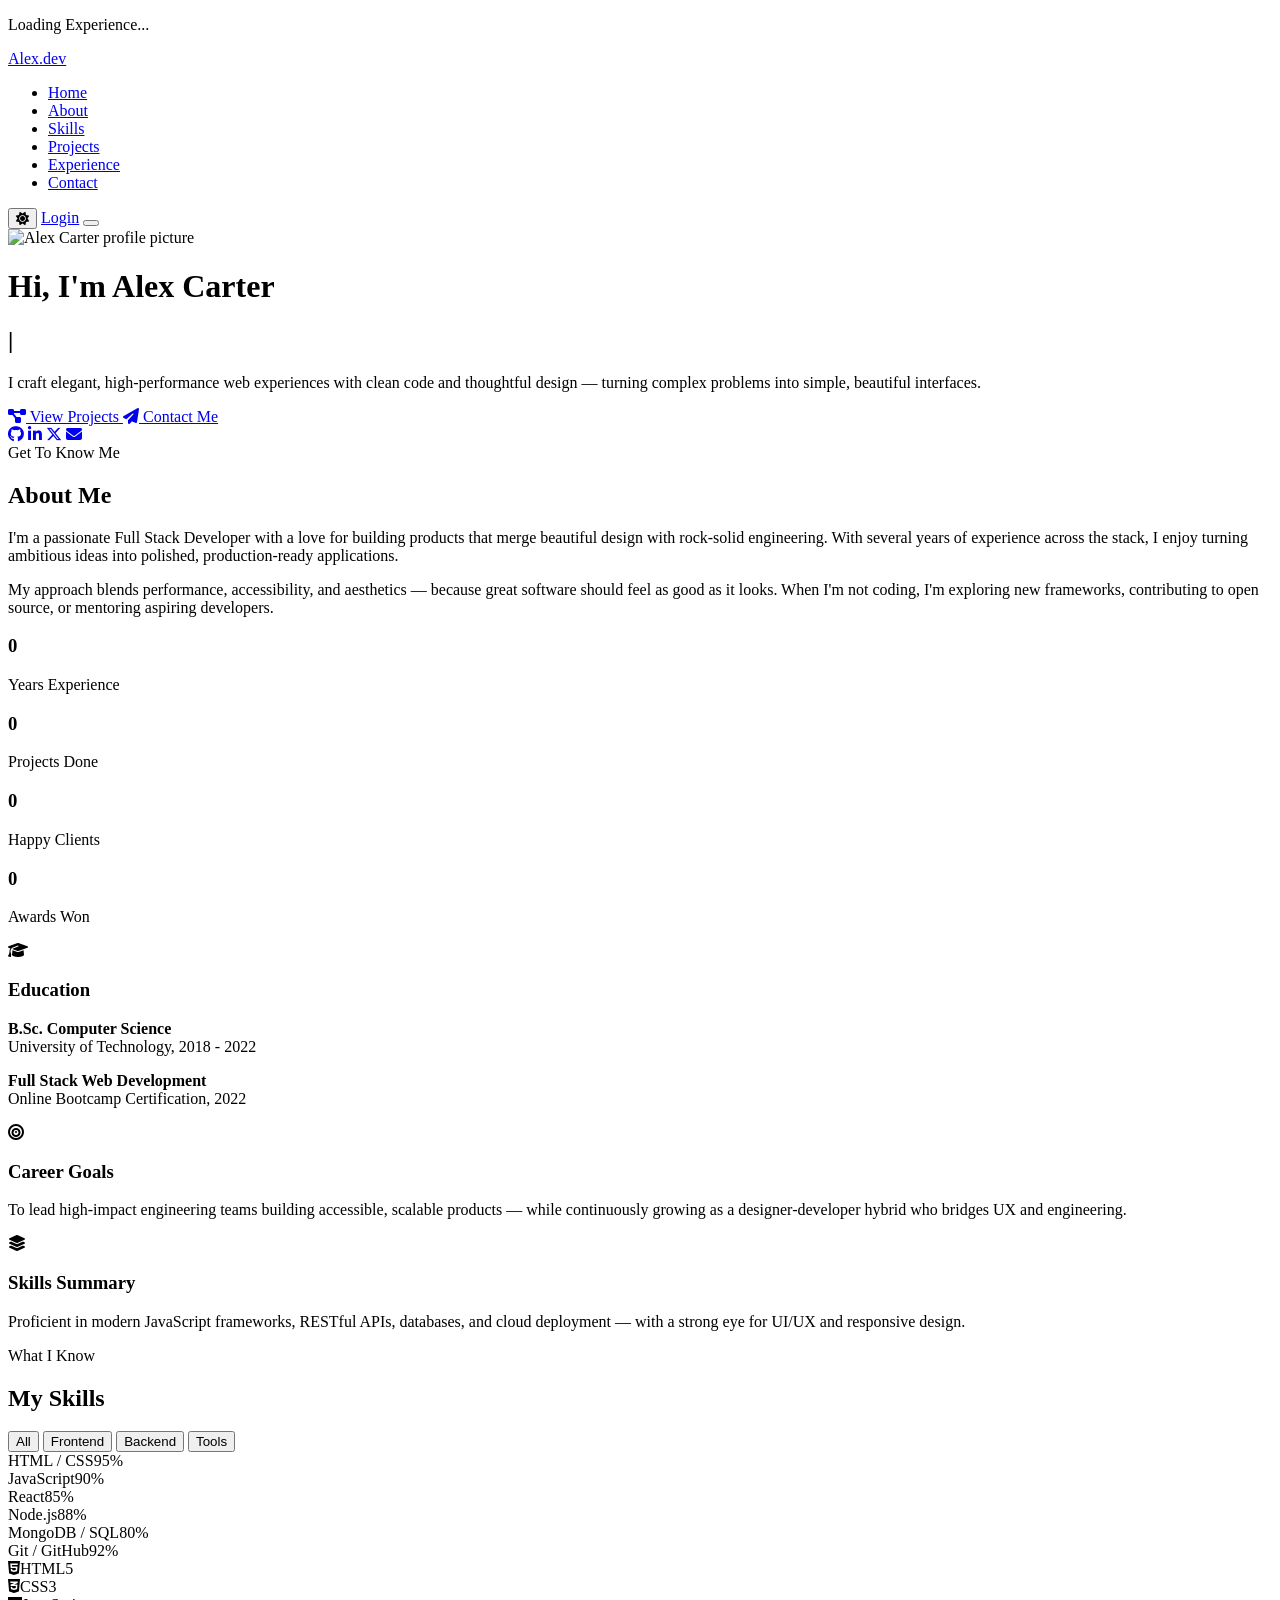
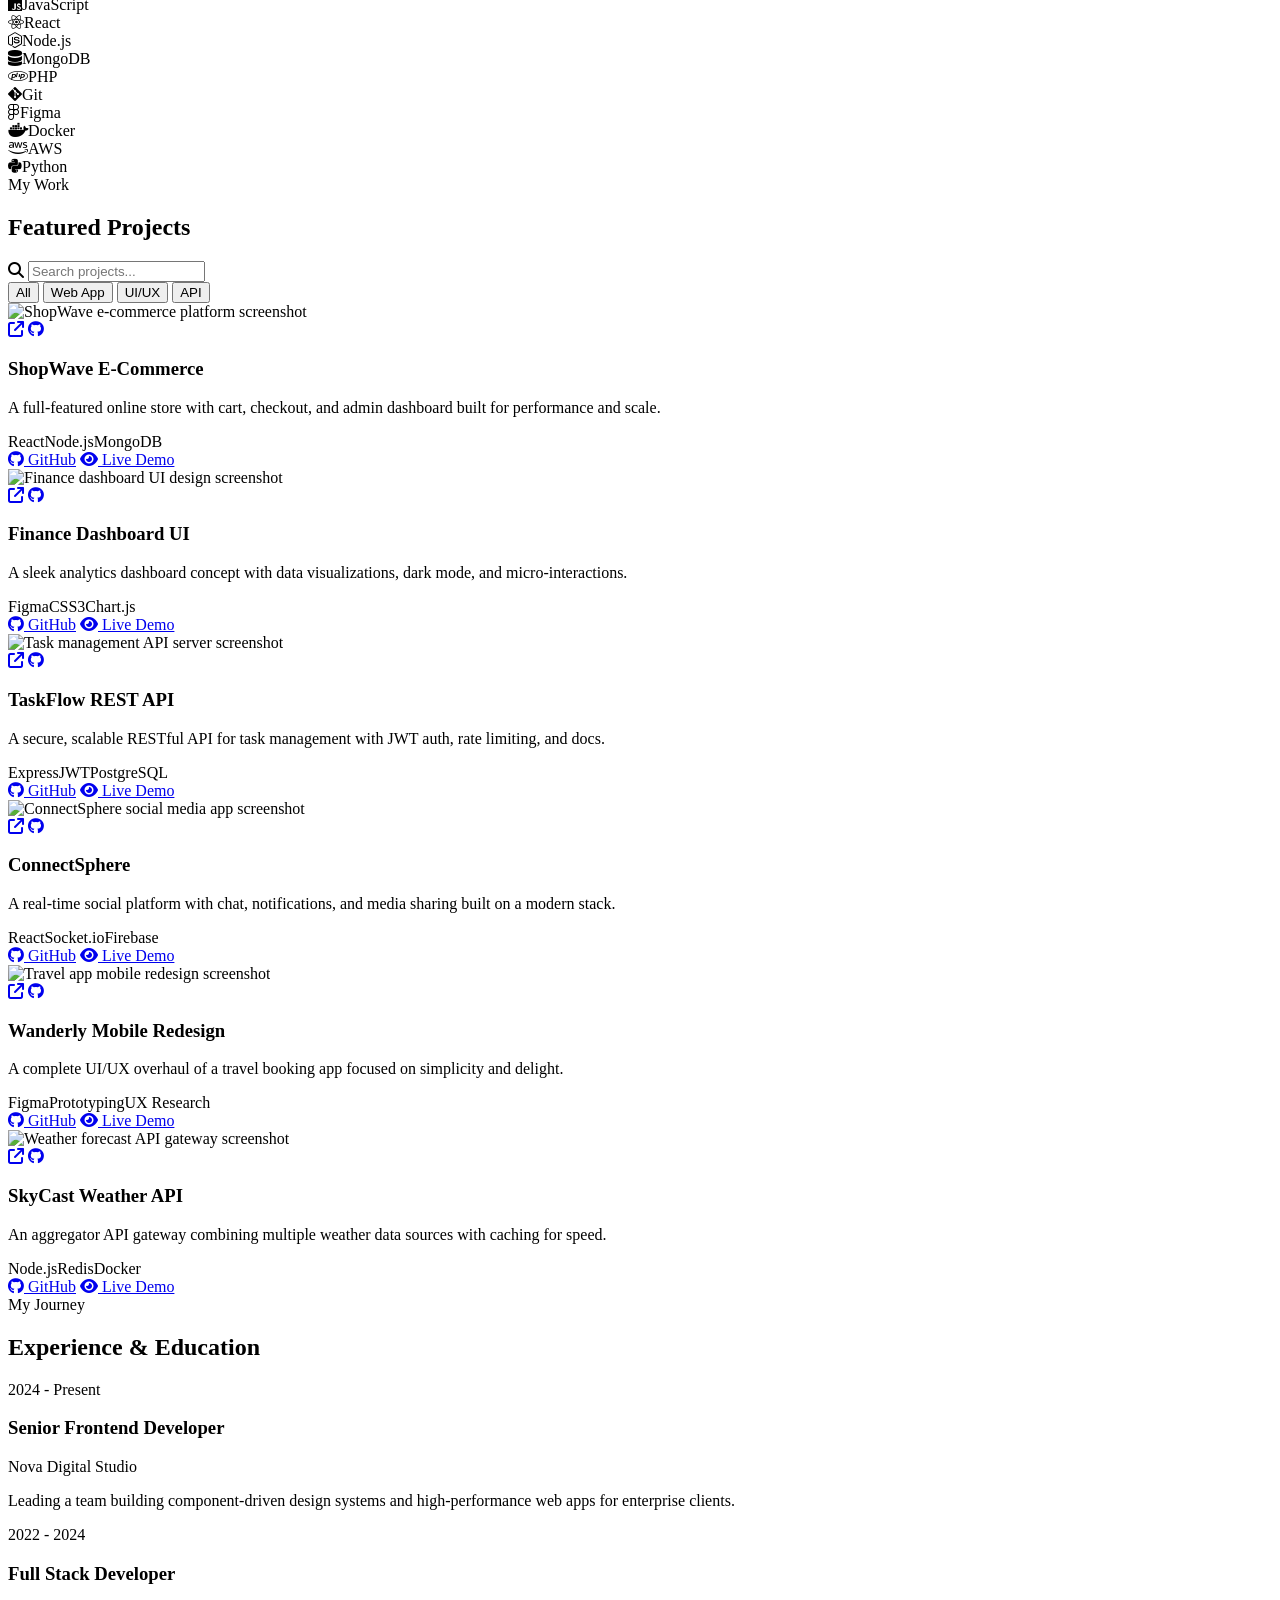
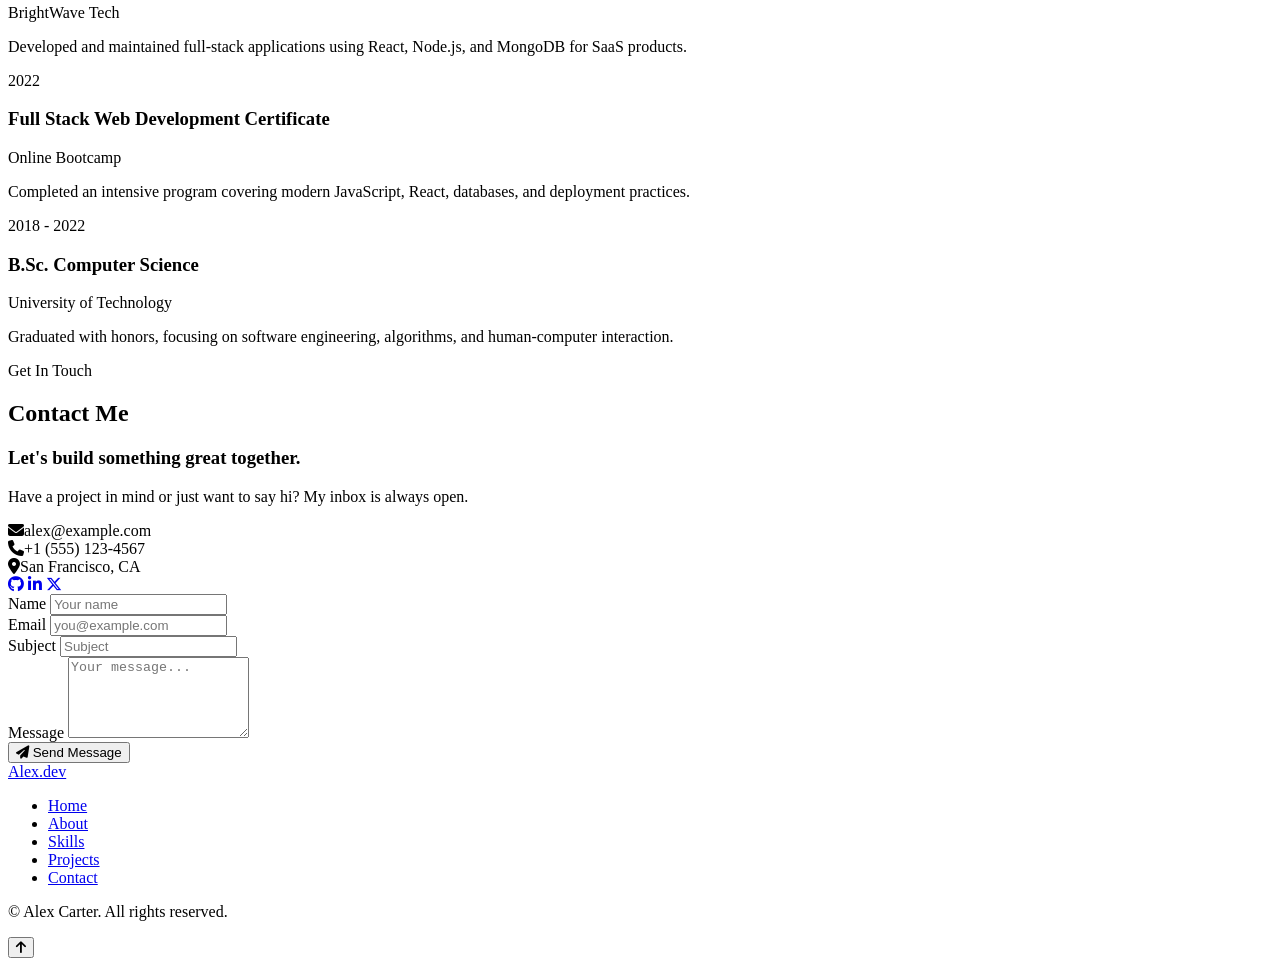
==== Personal Portfolio/index.html @ 000387f2 "Add files via upload" ====
<!DOCTYPE html>
<html lang="en">
<head>
<meta charset="UTF-8">
<meta name="viewport" content="width=device-width, initial-scale=1.0">
<title>Alex Carter | Full Stack Developer Portfolio</title>
<meta name="description" content="Personal portfolio of Alex Carter, a Full Stack Developer specializing in modern web applications.">
<link rel="preconnect" href="https://fonts.googleapis.com">
<link href="https://fonts.googleapis.com/css2?family=Poppins:wght@300;400;500;600;700;800&family=Space+Grotesk:wght@400;500;600;700&display=swap" rel="stylesheet">
<link rel="stylesheet" href="https://cdnjs.cloudflare.com/ajax/libs/font-awesome/6.5.1/css/all.min.css">
<link rel="stylesheet" href="css/style.css">
</head>
<body>

<!-- Loading Screen -->
<div class="loader" id="loader">
  <div class="loader-circle"></div>
  <p class="loader-text">Loading Experience...</p>
</div>

<!-- Toast Notification -->
<div class="toast" id="toast"></div>

<!-- Navbar -->
<nav class="navbar" id="navbar">
  <div class="nav-container">
    <a href="#home" class="logo">Alex<span>.dev</span></a>
    <ul class="nav-links" id="navLinks">
      <li><a href="#home" class="nav-link active">Home</a></li>
      <li><a href="#about" class="nav-link">About</a></li>
      <li><a href="#skills" class="nav-link">Skills</a></li>
      <li><a href="#projects" class="nav-link">Projects</a></li>
      <li><a href="#timeline" class="nav-link">Experience</a></li>
      <li><a href="#contact" class="nav-link">Contact</a></li>
    </ul>
    <div class="nav-actions">
      <button class="theme-toggle" id="themeToggle" aria-label="Toggle theme">
        <i class="fa-solid fa-sun"></i>
      </button>
      <a href="login.html" class="btn btn-small btn-outline" id="authBtn">Login</a>
      <button class="hamburger" id="hamburger" aria-label="Toggle menu">
        <span></span><span></span><span></span>
      </button>
    </div>
  </div>
</nav>

<!-- Hero Section -->
<header class="hero" id="home">
  <div class="hero-bg">
    <div class="gradient-orb orb1"></div>
    <div class="gradient-orb orb2"></div>
    <div class="gradient-orb orb3"></div>
  </div>
  <div class="container hero-content">
    <div class="hero-image fade-in">
      <div class="hero-img-wrapper">
        <img src="https://api.dicebear.com/7.x/avataaars/svg?seed=Alex&backgroundColor=transparent" alt="Alex Carter profile picture">
        <div class="status-dot"></div>
      </div>
    </div>
    <h1 class="hero-name fade-in">Hi, I'm <span class="gradient-text">Alex Carter</span></h1>
    <h2 class="hero-title fade-in">
      <span id="typed-text"></span><span class="cursor">|</span>
    </h2>
    <p class="hero-desc fade-in">
      I craft elegant, high-performance web experiences with clean code and
      thoughtful design — turning complex problems into simple, beautiful interfaces.
    </p>
    <div class="hero-buttons fade-in">
      <a href="#projects" class="btn btn-primary">
        <i class="fa-solid fa-diagram-project"></i> View Projects
      </a>
      <a href="#contact" class="btn btn-outline">
        <i class="fa-solid fa-paper-plane"></i> Contact Me
      </a>
    </div>
    <div class="hero-socials fade-in">
      <a href="https://github.com" target="_blank" rel="noopener" aria-label="GitHub"><i class="fa-brands fa-github"></i></a>
      <a href="https://linkedin.com" target="_blank" rel="noopener" aria-label="LinkedIn"><i class="fa-brands fa-linkedin-in"></i></a>
      <a href="https://twitter.com" target="_blank" rel="noopener" aria-label="Twitter"><i class="fa-brands fa-x-twitter"></i></a>
      <a href="mailto:alex@example.com" aria-label="Email"><i class="fa-solid fa-envelope"></i></a>
    </div>
  </div>
  <div class="scroll-indicator">
    <span></span>
  </div>
</header>

<!-- About Section -->
<section class="section about" id="about">
  <div class="container">
    <div class="section-header reveal">
      <span class="section-tag">Get To Know Me</span>
      <h2 class="section-title">About <span class="gradient-text">Me</span></h2>
    </div>
    <div class="about-grid">
      <div class="about-text reveal">
        <p>
          I'm a passionate Full Stack Developer with a love for building products that
          merge beautiful design with rock-solid engineering. With several years of
          experience across the stack, I enjoy turning ambitious ideas into polished,
          production-ready applications.
        </p>
        <p>
          My approach blends performance, accessibility, and aesthetics — because
          great software should feel as good as it looks. When I'm not coding, I'm
          exploring new frameworks, contributing to open source, or mentoring
          aspiring developers.
        </p>
        <div class="about-counters">
          <div class="counter-item">
            <h3 class="counter" data-target="4">0</h3>
            <p>Years Experience</p>
          </div>
          <div class="counter-item">
            <h3 class="counter" data-target="48">0</h3>
            <p>Projects Done</p>
          </div>
          <div class="counter-item">
            <h3 class="counter" data-target="30">0</h3>
            <p>Happy Clients</p>
          </div>
          <div class="counter-item">
            <h3 class="counter" data-target="12">0</h3>
            <p>Awards Won</p>
          </div>
        </div>
      </div>
      <div class="about-cards reveal">
        <div class="glass-card info-card">
          <i class="fa-solid fa-graduation-cap"></i>
          <h3>Education</h3>
          <p><strong>B.Sc. Computer Science</strong><br>University of Technology, 2018 - 2022</p>
          <p><strong>Full Stack Web Development</strong><br>Online Bootcamp Certification, 2022</p>
        </div>
        <div class="glass-card info-card">
          <i class="fa-solid fa-bullseye"></i>
          <h3>Career Goals</h3>
          <p>To lead high-impact engineering teams building accessible, scalable
          products — while continuously growing as a designer-developer hybrid who
          bridges UX and engineering.</p>
        </div>
        <div class="glass-card info-card">
          <i class="fa-solid fa-layer-group"></i>
          <h3>Skills Summary</h3>
          <p>Proficient in modern JavaScript frameworks, RESTful APIs, databases,
          and cloud deployment — with a strong eye for UI/UX and responsive
          design.</p>
        </div>
      </div>
    </div>
  </div>
</section>

<!-- Skills Section -->
<section class="section skills" id="skills">
  <div class="container">
    <div class="section-header reveal">
      <span class="section-tag">What I Know</span>
      <h2 class="section-title">My <span class="gradient-text">Skills</span></h2>
    </div>

    <div class="skills-filter reveal">
      <button class="filter-btn active" data-filter="all">All</button>
      <button class="filter-btn" data-filter="frontend">Frontend</button>
      <button class="filter-btn" data-filter="backend">Backend</button>
      <button class="filter-btn" data-filter="tools">Tools</button>
    </div>

    <div class="progress-section reveal">
      <div class="progress-item" data-category="frontend">
        <div class="progress-label"><span>HTML / CSS</span><span>95%</span></div>
        <div class="progress-bar"><div class="progress-fill" data-width="95"></div></div>
      </div>
      <div class="progress-item" data-category="frontend">
        <div class="progress-label"><span>JavaScript</span><span>90%</span></div>
        <div class="progress-bar"><div class="progress-fill" data-width="90"></div></div>
      </div>
      <div class="progress-item" data-category="frontend">
        <div class="progress-label"><span>React</span><span>85%</span></div>
        <div class="progress-bar"><div class="progress-fill" data-width="85"></div></div>
      </div>
      <div class="progress-item" data-category="backend">
        <div class="progress-label"><span>Node.js</span><span>88%</span></div>
        <div class="progress-bar"><div class="progress-fill" data-width="88"></div></div>
      </div>
      <div class="progress-item" data-category="backend">
        <div class="progress-label"><span>MongoDB / SQL</span><span>80%</span></div>
        <div class="progress-bar"><div class="progress-fill" data-width="80"></div></div>
      </div>
      <div class="progress-item" data-category="tools">
        <div class="progress-label"><span>Git / GitHub</span><span>92%</span></div>
        <div class="progress-bar"><div class="progress-fill" data-width="92"></div></div>
      </div>
    </div>

    <div class="tech-grid reveal">
      <div class="tech-card" data-category="frontend"><i class="fa-brands fa-html5"></i><span>HTML5</span></div>
      <div class="tech-card" data-category="frontend"><i class="fa-brands fa-css3-alt"></i><span>CSS3</span></div>
      <div class="tech-card" data-category="frontend"><i class="fa-brands fa-js"></i><span>JavaScript</span></div>
      <div class="tech-card" data-category="frontend"><i class="fa-brands fa-react"></i><span>React</span></div>
      <div class="tech-card" data-category="backend"><i class="fa-brands fa-node-js"></i><span>Node.js</span></div>
      <div class="tech-card" data-category="backend"><i class="fa-solid fa-database"></i><span>MongoDB</span></div>
      <div class="tech-card" data-category="backend"><i class="fa-brands fa-php"></i><span>PHP</span></div>
      <div class="tech-card" data-category="tools"><i class="fa-brands fa-git-alt"></i><span>Git</span></div>
      <div class="tech-card" data-category="tools"><i class="fa-brands fa-figma"></i><span>Figma</span></div>
      <div class="tech-card" data-category="tools"><i class="fa-brands fa-docker"></i><span>Docker</span></div>
      <div class="tech-card" data-category="tools"><i class="fa-brands fa-aws"></i><span>AWS</span></div>
      <div class="tech-card" data-category="backend"><i class="fa-brands fa-python"></i><span>Python</span></div>
    </div>
  </div>
</section>

<!-- Projects Section -->
<section class="section projects" id="projects">
  <div class="container">
    <div class="section-header reveal">
      <span class="section-tag">My Work</span>
      <h2 class="section-title">Featured <span class="gradient-text">Projects</span></h2>
    </div>

    <div class="projects-controls reveal">
      <div class="search-box">
        <i class="fa-solid fa-magnifying-glass"></i>
        <input type="text" id="projectSearch" placeholder="Search projects...">
      </div>
      <div class="projects-filter">
        <button class="filter-btn active" data-pfilter="all">All</button>
        <button class="filter-btn" data-pfilter="web">Web App</button>
        <button class="filter-btn" data-pfilter="ui">UI/UX</button>
        <button class="filter-btn" data-pfilter="api">API</button>
      </div>
    </div>

    <div class="projects-grid reveal" id="projectsGrid">

      <div class="project-card" data-category="web" data-title="ecommerce platform shopwave">
        <div class="project-img">
          <img src="https://images.unsplash.com/photo-1556742049-0cfed4f6a45d?w=600&h=400&fit=crop" alt="ShopWave e-commerce platform screenshot" loading="lazy">
          <div class="project-overlay">
            <a href="#" class="icon-btn" aria-label="Live Demo"><i class="fa-solid fa-arrow-up-right-from-square"></i></a>
            <a href="#" class="icon-btn" aria-label="GitHub Repository"><i class="fa-brands fa-github"></i></a>
          </div>
        </div>
        <div class="project-info">
          <h3>ShopWave E-Commerce</h3>
          <p>A full-featured online store with cart, checkout, and admin dashboard built for performance and scale.</p>
          <div class="tech-tags">
            <span>React</span><span>Node.js</span><span>MongoDB</span>
          </div>
          <div class="project-links">
            <a href="#" class="btn btn-small btn-outline"><i class="fa-brands fa-github"></i> GitHub</a>
            <a href="#" class="btn btn-small btn-primary"><i class="fa-solid fa-eye"></i> Live Demo</a>
          </div>
        </div>
      </div>

      <div class="project-card" data-category="ui" data-title="finance dashboard ui design">
        <div class="project-img">
          <img src="https://images.unsplash.com/photo-1551288049-bebda4e38f71?w=600&h=400&fit=crop" alt="Finance dashboard UI design screenshot" loading="lazy">
          <div class="project-overlay">
            <a href="#" class="icon-btn" aria-label="Live Demo"><i class="fa-solid fa-arrow-up-right-from-square"></i></a>
            <a href="#" class="icon-btn" aria-label="GitHub Repository"><i class="fa-brands fa-github"></i></a>
          </div>
        </div>
        <div class="project-info">
          <h3>Finance Dashboard UI</h3>
          <p>A sleek analytics dashboard concept with data visualizations, dark mode, and micro-interactions.</p>
          <div class="tech-tags">
            <span>Figma</span><span>CSS3</span><span>Chart.js</span>
          </div>
          <div class="project-links">
            <a href="#" class="btn btn-small btn-outline"><i class="fa-brands fa-github"></i> GitHub</a>
            <a href="#" class="btn btn-small btn-primary"><i class="fa-solid fa-eye"></i> Live Demo</a>
          </div>
        </div>
      </div>

      <div class="project-card" data-category="api" data-title="task management rest api">
        <div class="project-img">
          <img src="https://images.unsplash.com/photo-1517694712202-14dd9538aa97?w=600&h=400&fit=crop" alt="Task management API server screenshot" loading="lazy">
          <div class="project-overlay">
            <a href="#" class="icon-btn" aria-label="Live Demo"><i class="fa-solid fa-arrow-up-right-from-square"></i></a>
            <a href="#" class="icon-btn" aria-label="GitHub Repository"><i class="fa-brands fa-github"></i></a>
          </div>
        </div>
        <div class="project-info">
          <h3>TaskFlow REST API</h3>
          <p>A secure, scalable RESTful API for task management with JWT auth, rate limiting, and docs.</p>
          <div class="tech-tags">
            <span>Express</span><span>JWT</span><span>PostgreSQL</span>
          </div>
          <div class="project-links">
            <a href="#" class="btn btn-small btn-outline"><i class="fa-brands fa-github"></i> GitHub</a>
            <a href="#" class="btn btn-small btn-primary"><i class="fa-solid fa-eye"></i> Live Demo</a>
          </div>
        </div>
      </div>

      <div class="project-card" data-category="web" data-title="social media app connectsphere">
        <div class="project-img">
          <img src="https://images.unsplash.com/photo-1611162617213-7d7a39e9b1d7?w=600&h=400&fit=crop" alt="ConnectSphere social media app screenshot" loading="lazy">
          <div class="project-overlay">
            <a href="#" class="icon-btn" aria-label="Live Demo"><i class="fa-solid fa-arrow-up-right-from-square"></i></a>
            <a href="#" class="icon-btn" aria-label="GitHub Repository"><i class="fa-brands fa-github"></i></a>
          </div>
        </div>
        <div class="project-info">
          <h3>ConnectSphere</h3>
          <p>A real-time social platform with chat, notifications, and media sharing built on a modern stack.</p>
          <div class="tech-tags">
            <span>React</span><span>Socket.io</span><span>Firebase</span>
          </div>
          <div class="project-links">
            <a href="#" class="btn btn-small btn-outline"><i class="fa-brands fa-github"></i> GitHub</a>
            <a href="#" class="btn btn-small btn-primary"><i class="fa-solid fa-eye"></i> Live Demo</a>
          </div>
        </div>
      </div>

      <div class="project-card" data-category="ui" data-title="travel app mobile redesign">
        <div class="project-img">
          <img src="https://images.unsplash.com/photo-1488646953014-85cb44e25828?w=600&h=400&fit=crop" alt="Travel app mobile redesign screenshot" loading="lazy">
          <div class="project-overlay">
            <a href="#" class="icon-btn" aria-label="Live Demo"><i class="fa-solid fa-arrow-up-right-from-square"></i></a>
            <a href="#" class="icon-btn" aria-label="GitHub Repository"><i class="fa-brands fa-github"></i></a>
          </div>
        </div>
        <div class="project-info">
          <h3>Wanderly Mobile Redesign</h3>
          <p>A complete UI/UX overhaul of a travel booking app focused on simplicity and delight.</p>
          <div class="tech-tags">
            <span>Figma</span><span>Prototyping</span><span>UX Research</span>
          </div>
          <div class="project-links">
            <a href="#" class="btn btn-small btn-outline"><i class="fa-brands fa-github"></i> GitHub</a>
            <a href="#" class="btn btn-small btn-primary"><i class="fa-solid fa-eye"></i> Live Demo</a>
          </div>
        </div>
      </div>

      <div class="project-card" data-category="api" data-title="weather forecast api gateway">
        <div class="project-img">
          <img src="https://images.unsplash.com/photo-1504608524841-42fe6f032b4b?w=600&h=400&fit=crop" alt="Weather forecast API gateway screenshot" loading="lazy">
          <div class="project-overlay">
            <a href="#" class="icon-btn" aria-label="Live Demo"><i class="fa-solid fa-arrow-up-right-from-square"></i></a>
            <a href="#" class="icon-btn" aria-label="GitHub Repository"><i class="fa-brands fa-github"></i></a>
          </div>
        </div>
        <div class="project-info">
          <h3>SkyCast Weather API</h3>
          <p>An aggregator API gateway combining multiple weather data sources with caching for speed.</p>
          <div class="tech-tags">
            <span>Node.js</span><span>Redis</span><span>Docker</span>
          </div>
          <div class="project-links">
            <a href="#" class="btn btn-small btn-outline"><i class="fa-brands fa-github"></i> GitHub</a>
            <a href="#" class="btn btn-small btn-primary"><i class="fa-solid fa-eye"></i> Live Demo</a>
          </div>
        </div>
      </div>

    </div>
    <p class="no-results" id="noResults" hidden>No projects match your search.</p>
  </div>
</section>

<!-- Timeline Section -->
<section class="section timeline-section" id="timeline">
  <div class="container">
    <div class="section-header reveal">
      <span class="section-tag">My Journey</span>
      <h2 class="section-title">Experience & <span class="gradient-text">Education</span></h2>
    </div>

    <div class="timeline">
      <div class="timeline-item reveal">
        <div class="timeline-dot"></div>
        <div class="timeline-content glass-card">
          <span class="timeline-date">2024 - Present</span>
          <h3>Senior Frontend Developer</h3>
          <p class="timeline-org">Nova Digital Studio</p>
          <p>Leading a team building component-driven design systems and high-performance web apps for enterprise clients.</p>
        </div>
      </div>
      <div class="timeline-item reveal">
        <div class="timeline-dot"></div>
        <div class="timeline-content glass-card">
          <span class="timeline-date">2022 - 2024</span>
          <h3>Full Stack Developer</h3>
          <p class="timeline-org">BrightWave Tech</p>
          <p>Developed and maintained full-stack applications using React, Node.js, and MongoDB for SaaS products.</p>
        </div>
      </div>
      <div class="timeline-item reveal">
        <div class="timeline-dot"></div>
        <div class="timeline-content glass-card">
          <span class="timeline-date">2022</span>
          <h3>Full Stack Web Development Certificate</h3>
          <p class="timeline-org">Online Bootcamp</p>
          <p>Completed an intensive program covering modern JavaScript, React, databases, and deployment practices.</p>
        </div>
      </div>
      <div class="timeline-item reveal">
        <div class="timeline-dot"></div>
        <div class="timeline-content glass-card">
          <span class="timeline-date">2018 - 2022</span>
          <h3>B.Sc. Computer Science</h3>
          <p class="timeline-org">University of Technology</p>
          <p>Graduated with honors, focusing on software engineering, algorithms, and human-computer interaction.</p>
        </div>
      </div>
    </div>
  </div>
</section>

<!-- Contact Section -->
<section class="section contact" id="contact">
  <div class="container">
    <div class="section-header reveal">
      <span class="section-tag">Get In Touch</span>
      <h2 class="section-title">Contact <span class="gradient-text">Me</span></h2>
    </div>
    <div class="contact-grid">
      <div class="contact-info reveal">
        <h3>Let's build something great together.</h3>
        <p>Have a project in mind or just want to say hi? My inbox is always open.</p>
        <div class="contact-item"><i class="fa-solid fa-envelope"></i><span>alex@example.com</span></div>
        <div class="contact-item"><i class="fa-solid fa-phone"></i><span>+1 (555) 123-4567</span></div>
        <div class="contact-item"><i class="fa-solid fa-location-dot"></i><span>San Francisco, CA</span></div>
        <div class="hero-socials">
          <a href="https://github.com" target="_blank" rel="noopener" aria-label="GitHub"><i class="fa-brands fa-github"></i></a>
          <a href="https://linkedin.com" target="_blank" rel="noopener" aria-label="LinkedIn"><i class="fa-brands fa-linkedin-in"></i></a>
          <a href="https://twitter.com" target="_blank" rel="noopener" aria-label="Twitter"><i class="fa-brands fa-x-twitter"></i></a>
        </div>
      </div>
      <form class="contact-form glass-card reveal" id="contactForm" novalidate>
        <div class="form-group">
          <label for="name">Name</label>
          <input type="text" id="name" name="name" placeholder="Your name" required>
          <span class="error-msg" id="nameError"></span>
        </div>
        <div class="form-group">
          <label for="email">Email</label>
          <input type="email" id="email" name="email" placeholder="you@example.com" required>
          <span class="error-msg" id="emailError"></span>
        </div>
        <div class="form-group">
          <label for="subject">Subject</label>
          <input type="text" id="subject" name="subject" placeholder="Subject" required>
          <span class="error-msg" id="subjectError"></span>
        </div>
        <div class="form-group">
          <label for="message">Message</label>
          <textarea id="message" name="message" rows="5" placeholder="Your message..." required></textarea>
          <span class="error-msg" id="messageError"></span>
        </div>
        <button type="submit" class="btn btn-primary btn-full">
          <i class="fa-solid fa-paper-plane"></i> Send Message
        </button>
      </form>
    </div>
  </div>
</section>

<!-- Footer -->
<footer class="footer">
  <div class="container footer-content">
    <a href="#home" class="logo">Alex<span>.dev</span></a>
    <ul class="footer-links">
      <li><a href="#home">Home</a></li>
      <li><a href="#about">About</a></li>
      <li><a href="#skills">Skills</a></li>
      <li><a href="#projects">Projects</a></li>
      <li><a href="#contact">Contact</a></li>
    </ul>
    <p class="footer-copy">&copy; <span id="year"></span> Alex Carter. All rights reserved.</p>
  </div>
</footer>

<!-- Back to top -->
<button class="back-to-top" id="backToTop" aria-label="Back to top">
  <i class="fa-solid fa-arrow-up"></i>
</button>

<script src="js/script.js"></script>
</body>
</html>
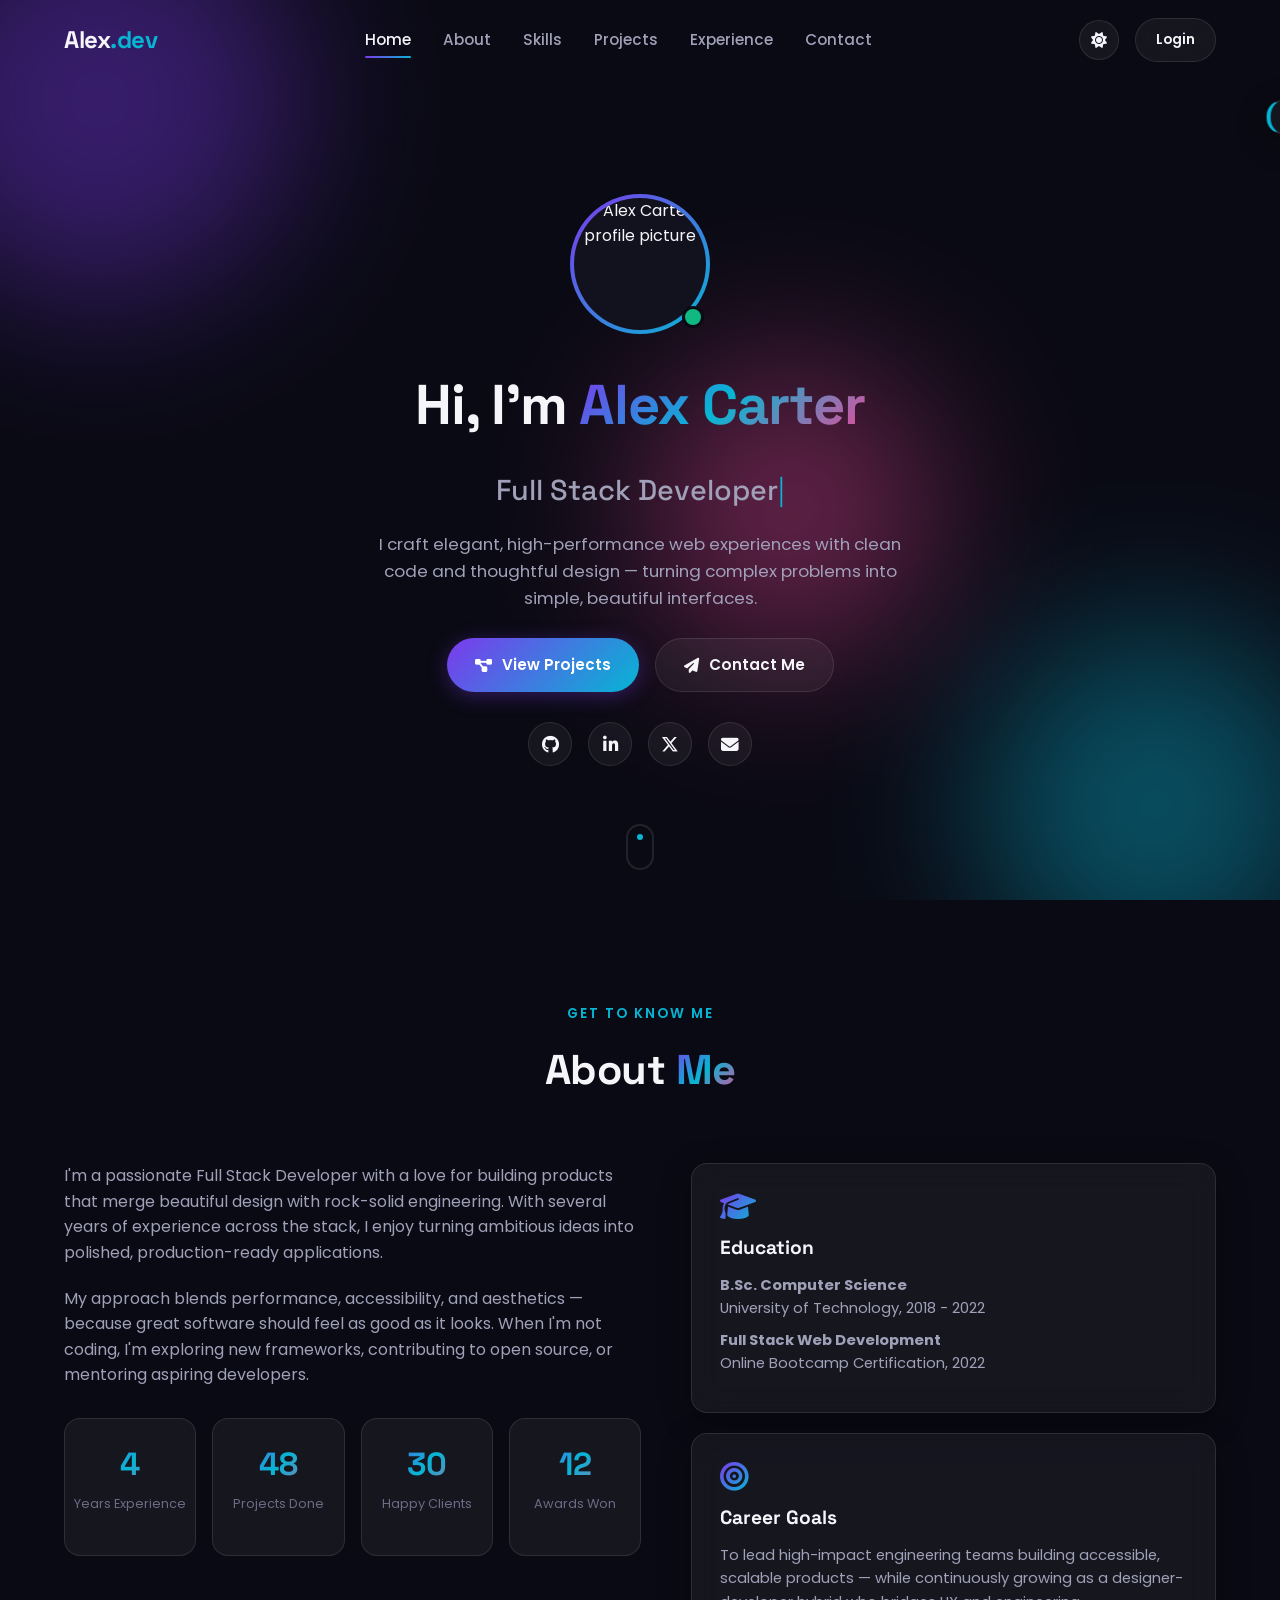
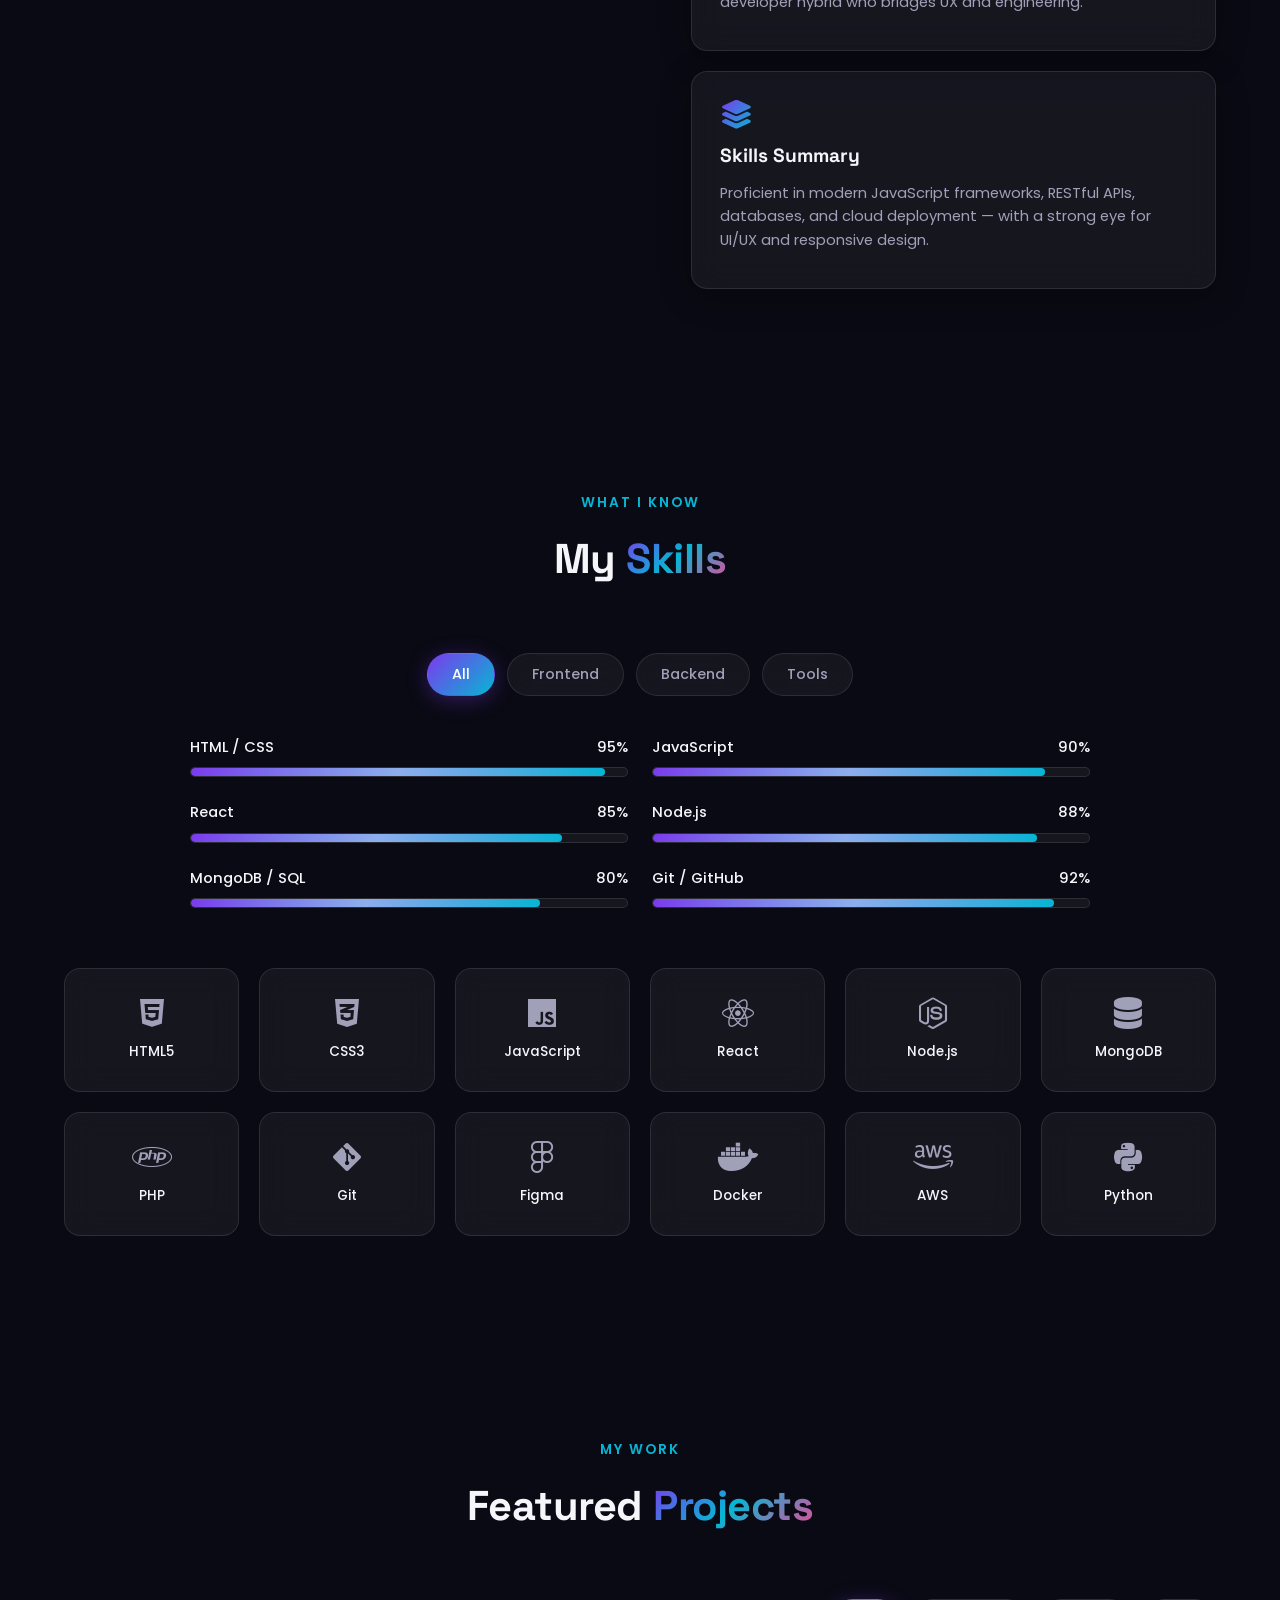
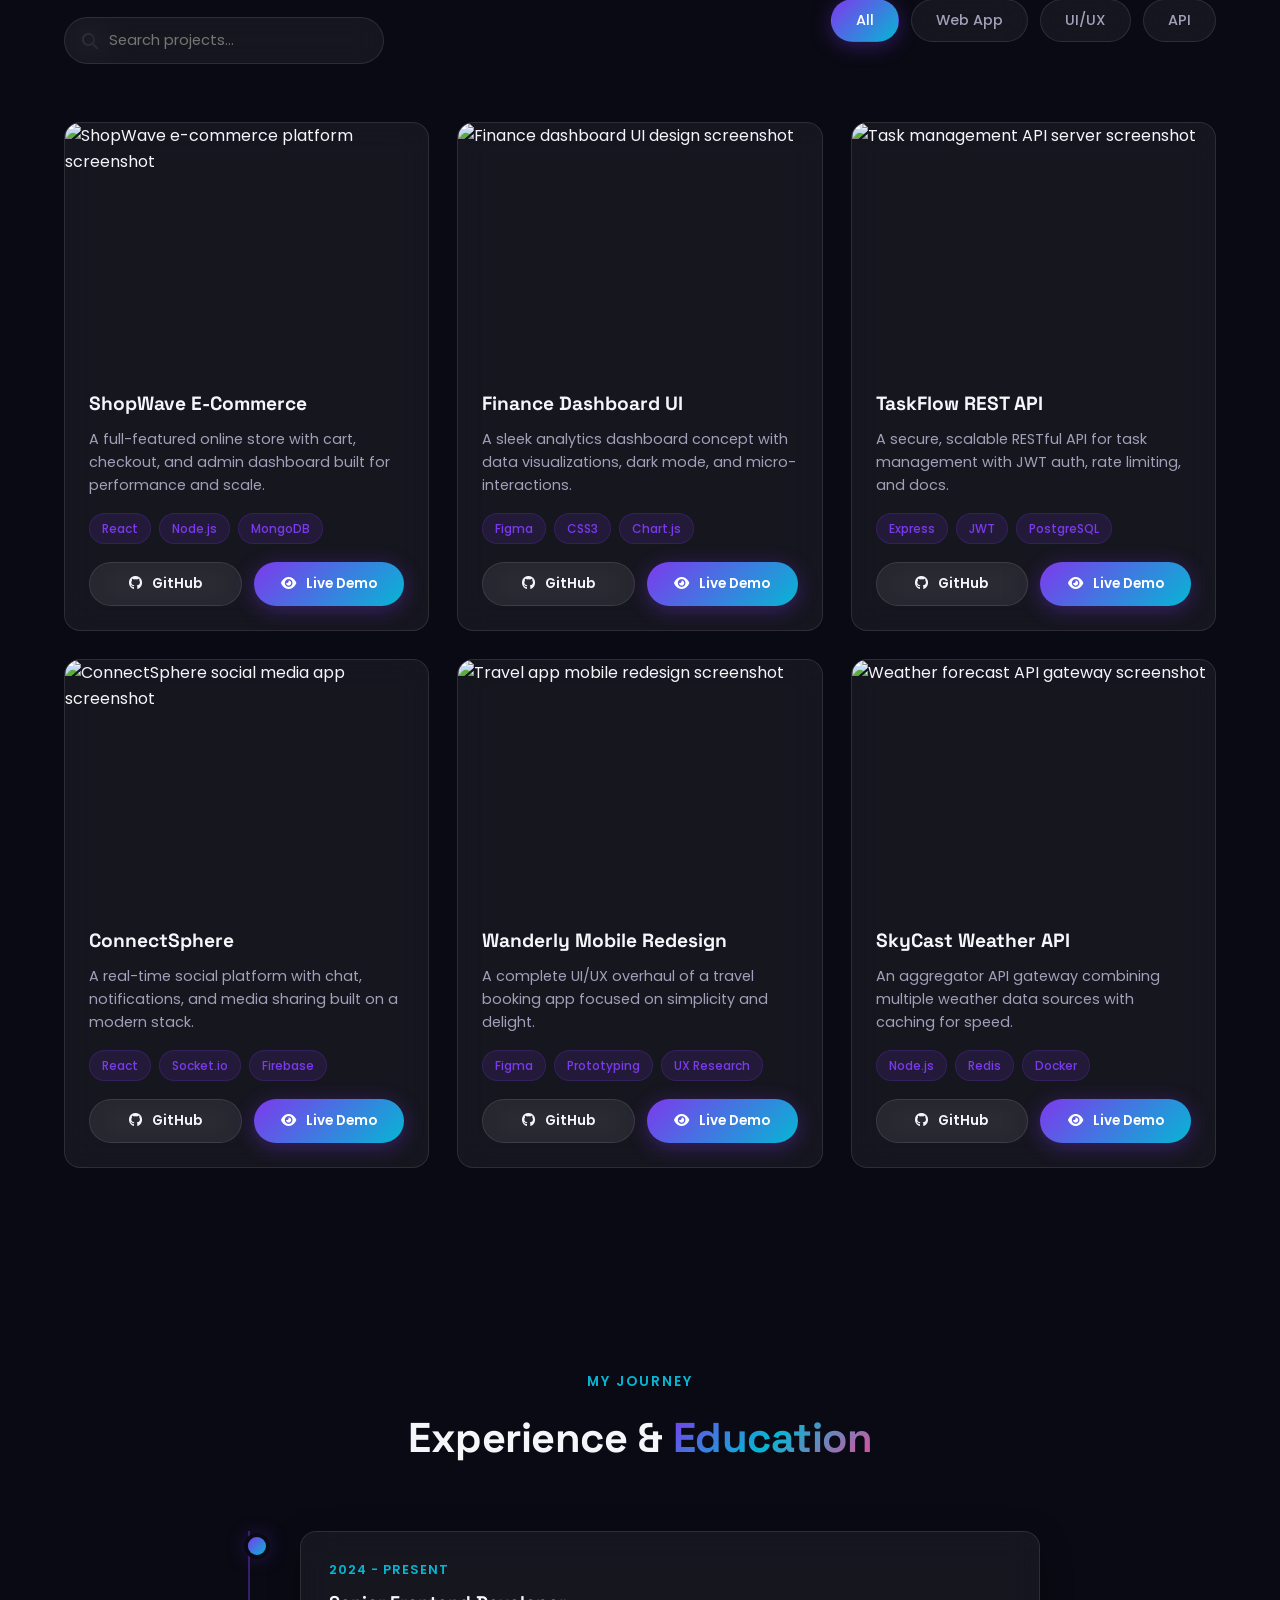
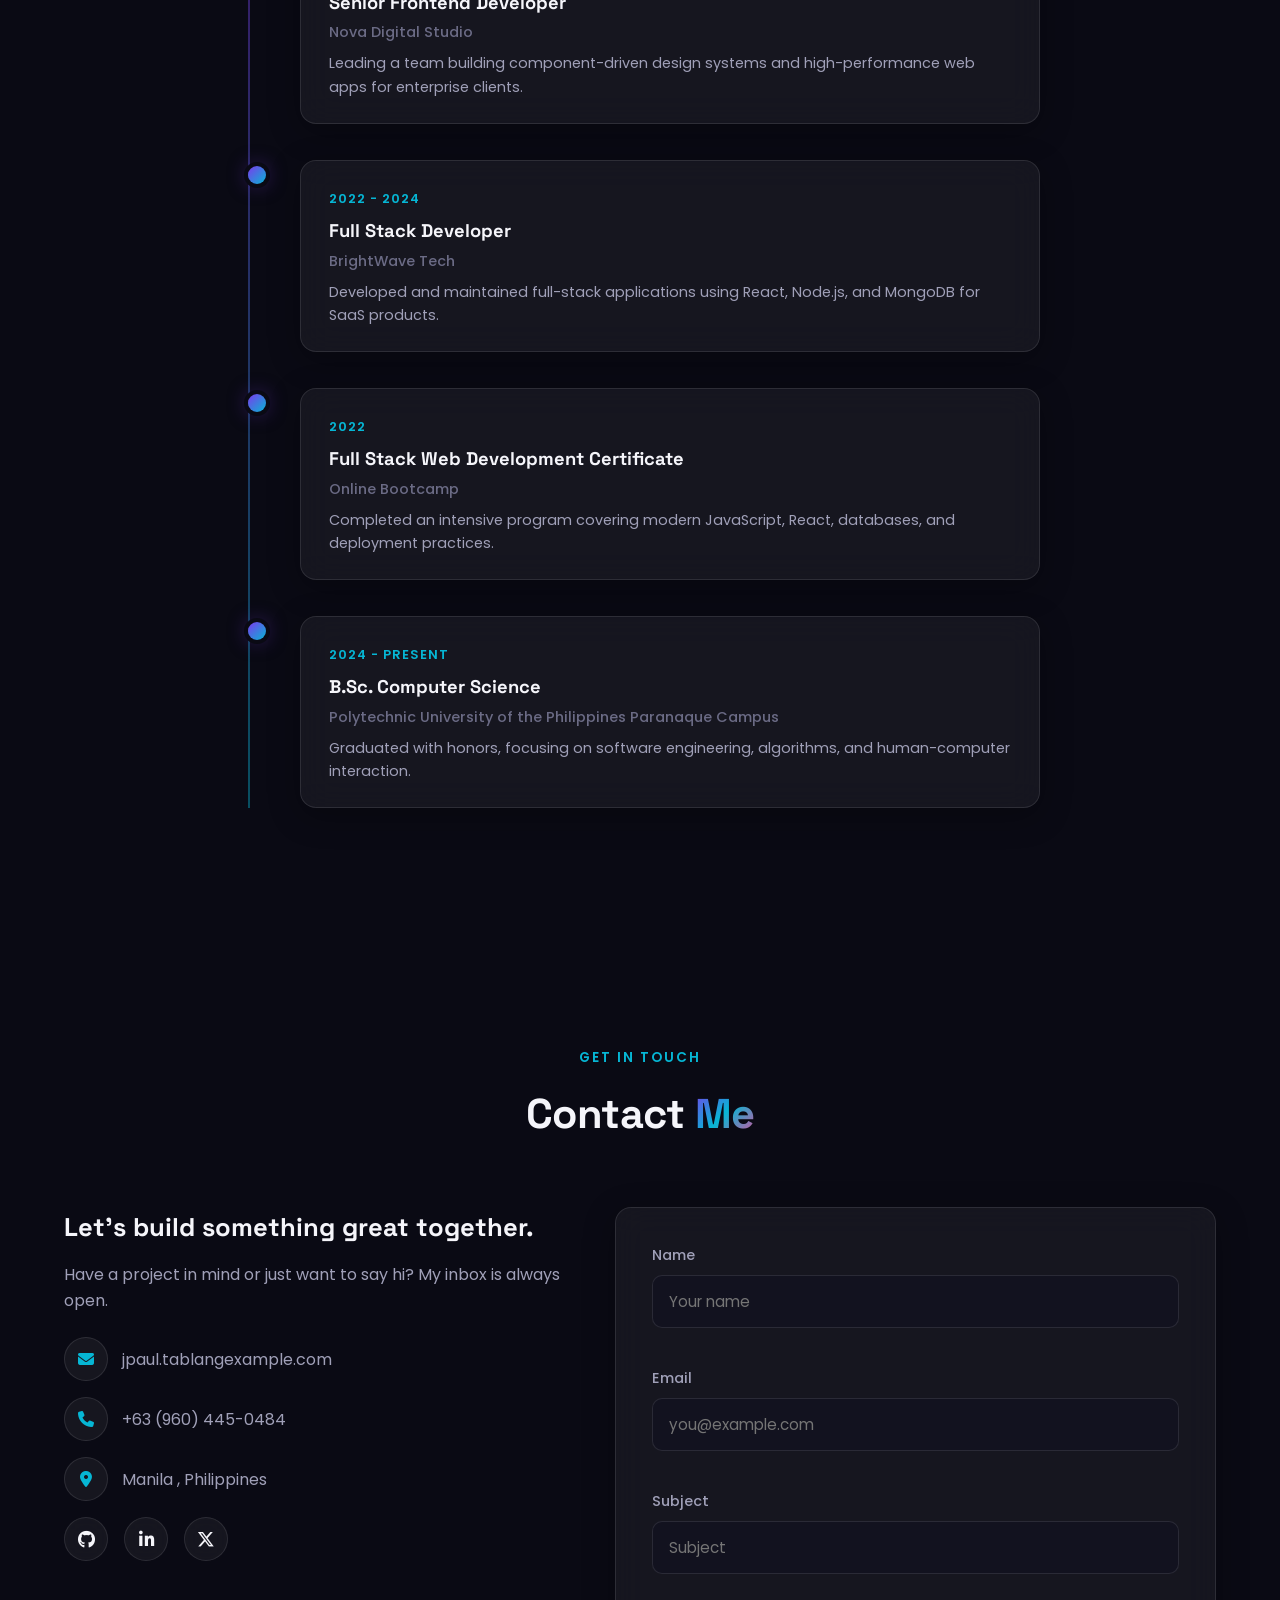
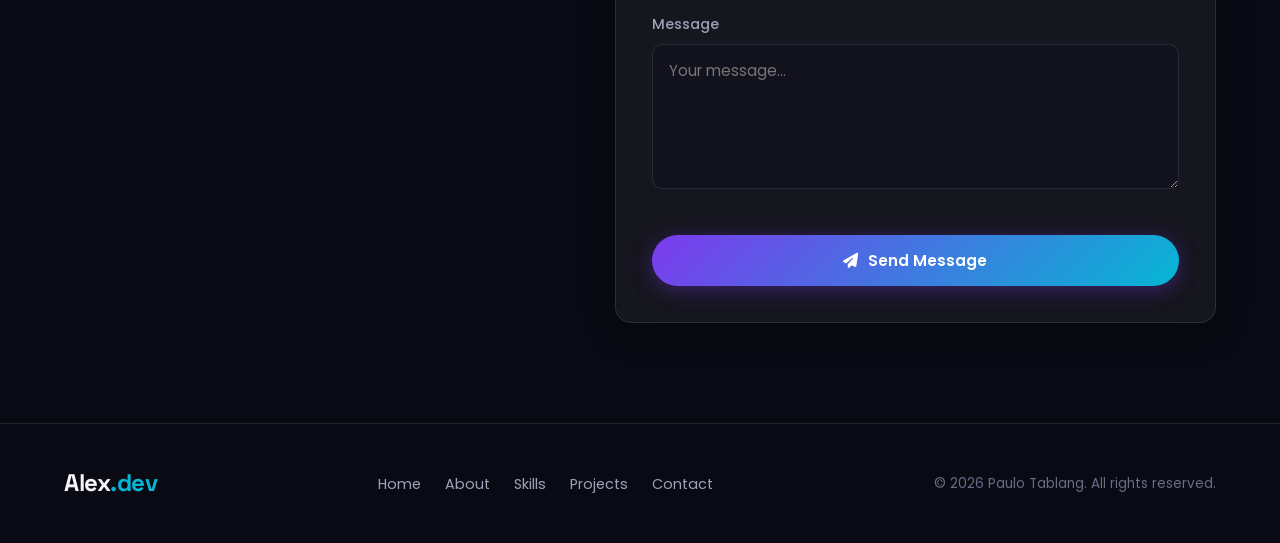
==== commit 3670d915: "Update index.html" ====
--- a/Personal Portfolio/index.html
+++ b/Personal Portfolio/index.html
@@ -8,15 +8,9 @@
 <link rel="preconnect" href="https://fonts.googleapis.com">
 <link href="https://fonts.googleapis.com/css2?family=Poppins:wght@300;400;500;600;700;800&family=Space+Grotesk:wght@400;500;600;700&display=swap" rel="stylesheet">
 <link rel="stylesheet" href="https://cdnjs.cloudflare.com/ajax/libs/font-awesome/6.5.1/css/all.min.css">
-<link rel="stylesheet" href="css/style.css">
+<link rel="stylesheet" href="style.css">
 </head>
 <body>
-
-<!-- Loading Screen -->
-<div class="loader" id="loader">
-  <div class="loader-circle"></div>
-  <p class="loader-text">Loading Experience...</p>
-</div>
 
 <!-- Toast Notification -->
 <div class="toast" id="toast"></div>
@@ -405,9 +399,9 @@
       <div class="timeline-item reveal">
         <div class="timeline-dot"></div>
         <div class="timeline-content glass-card">
-          <span class="timeline-date">2018 - 2022</span>
+          <span class="timeline-date">2024 - Present</span>
           <h3>B.Sc. Computer Science</h3>
-          <p class="timeline-org">University of Technology</p>
+          <p class="timeline-org">Polytechnic University of the Philippines Paranaque Campus</p>
           <p>Graduated with honors, focusing on software engineering, algorithms, and human-computer interaction.</p>
         </div>
       </div>
@@ -426,9 +420,9 @@
       <div class="contact-info reveal">
         <h3>Let's build something great together.</h3>
         <p>Have a project in mind or just want to say hi? My inbox is always open.</p>
-        <div class="contact-item"><i class="fa-solid fa-envelope"></i><span>alex@example.com</span></div>
-        <div class="contact-item"><i class="fa-solid fa-phone"></i><span>+1 (555) 123-4567</span></div>
-        <div class="contact-item"><i class="fa-solid fa-location-dot"></i><span>San Francisco, CA</span></div>
+        <div class="contact-item"><i class="fa-solid fa-envelope"></i><span>jpaul.tablangexample.com</span></div>
+        <div class="contact-item"><i class="fa-solid fa-phone"></i><span>+63 (960) 445-0484</span></div>
+        <div class="contact-item"><i class="fa-solid fa-location-dot"></i><span>Manila , Philippines</span></div>
         <div class="hero-socials">
           <a href="https://github.com" target="_blank" rel="noopener" aria-label="GitHub"><i class="fa-brands fa-github"></i></a>
           <a href="https://linkedin.com" target="_blank" rel="noopener" aria-label="LinkedIn"><i class="fa-brands fa-linkedin-in"></i></a>
@@ -475,7 +469,7 @@
       <li><a href="#projects">Projects</a></li>
       <li><a href="#contact">Contact</a></li>
     </ul>
-    <p class="footer-copy">&copy; <span id="year"></span> Alex Carter. All rights reserved.</p>
+    <p class="footer-copy">&copy; <span id="year"></span> Paulo Tablang. All rights reserved.</p>
   </div>
 </footer>
 
@@ -484,6 +478,6 @@
   <i class="fa-solid fa-arrow-up"></i>
 </button>
 
-<script src="js/script.js"></script>
+<script src="script.js"></script>
 </body>
 </html>
--- a/Personal Portfolio/style.css
+++ b/Personal Portfolio/style.css
@@ -0,0 +1,1158 @@
+/* ============================================
+   CSS VARIABLES & THEME
+============================================ */
+:root {
+  /* Dark theme (default) */
+  --bg-primary: #0a0a14;
+  --bg-secondary: #12121f;
+  --bg-card: rgba(255, 255, 255, 0.05);
+  --bg-card-hover: rgba(255, 255, 255, 0.08);
+  --border-color: rgba(255, 255, 255, 0.1);
+  --text-primary: #f5f5fa;
+  --text-secondary: #a0a0b8;
+  --text-muted: #6b6b85;
+
+  --accent-1: #7c3aed;
+  --accent-2: #06b6d4;
+  --accent-3: #ec4899;
+  --gradient-1: linear-gradient(135deg, #7c3aed 0%, #06b6d4 100%);
+  --gradient-2: linear-gradient(135deg, #ec4899 0%, #7c3aed 100%);
+  --gradient-text: linear-gradient(135deg, #7c3aed, #06b6d4, #ec4899);
+
+  --shadow-glow: 0 0 40px rgba(124, 58, 237, 0.25);
+  --shadow-card: 0 8px 32px rgba(0, 0, 0, 0.3);
+  --blur: blur(16px);
+
+  --font-heading: 'Space Grotesk', sans-serif;
+  --font-body: 'Poppins', sans-serif;
+
+  --transition: all 0.3s cubic-bezier(0.4, 0, 0.2, 1);
+  --radius: 16px;
+}
+
+[data-theme="light"] {
+  --bg-primary: #f4f5fa;
+  --bg-secondary: #ffffff;
+  --bg-card: rgba(255, 255, 255, 0.7);
+  --bg-card-hover: rgba(255, 255, 255, 0.9);
+  --border-color: rgba(0, 0, 0, 0.08);
+  --text-primary: #14141f;
+  --text-secondary: #4a4a5e;
+  --text-muted: #8a8aa0;
+  --shadow-card: 0 8px 32px rgba(0, 0, 0, 0.08);
+}
+
+/* ============================================
+   RESET & BASE
+============================================ */
+* {
+  margin: 0;
+  padding: 0;
+  box-sizing: border-box;
+}
+
+html {
+  scroll-behavior: smooth;
+  scroll-padding-top: 80px;
+}
+
+body {
+  font-family: var(--font-body);
+  background: var(--bg-primary);
+  color: var(--text-primary);
+  line-height: 1.6;
+  overflow-x: hidden;
+  transition: background 0.4s ease, color 0.4s ease;
+}
+
+/* Custom Scrollbar */
+::-webkit-scrollbar { width: 10px; }
+::-webkit-scrollbar-track { background: var(--bg-secondary); }
+::-webkit-scrollbar-thumb {
+  background: var(--gradient-1);
+  border-radius: 10px;
+}
+::-webkit-scrollbar-thumb:hover { opacity: 0.8; }
+
+img { max-width: 100%; display: block; }
+a { text-decoration: none; color: inherit; }
+ul { list-style: none; }
+button { cursor: pointer; font-family: inherit; border: none; background: none; }
+
+.container {
+  max-width: 1200px;
+  margin: 0 auto;
+  padding: 0 24px;
+}
+
+.gradient-text {
+  background: var(--gradient-text);
+  -webkit-background-clip: text;
+  background-clip: text;
+  -webkit-text-fill-color: transparent;
+  color: transparent;
+}
+
+/* ============================================
+   LOADER
+============================================ */
+.loader {
+  position: fixed;
+  inset: 0;
+  background: var(--bg-primary);
+  display: flex;
+  flex-direction: column;
+  align-items: center;
+  justify-content: center;
+  gap: 20px;
+  z-index: 9999;
+  transition: opacity 0.6s ease, visibility 0.6s ease;
+}
+.loader.hidden { opacity: 0; visibility: hidden; }
+
+.loader-circle {
+  width: 60px;
+  height: 60px;
+  border: 4px solid var(--border-color);
+  border-top: 4px solid var(--accent-1);
+  border-right: 4px solid var(--accent-2);
+  border-radius: 50%;
+  animation: spin 0.9s linear infinite;
+}
+@keyframes spin { to { transform: rotate(360deg); } }
+
+.loader-text {
+  color: var(--text-secondary);
+  font-family: var(--font-heading);
+  letter-spacing: 1px;
+  font-size: 0.9rem;
+}
+
+/* ============================================
+   TOAST NOTIFICATIONS
+============================================ */
+.toast {
+  position: fixed;
+  top: 100px;
+  right: 24px;
+  background: var(--bg-card);
+  backdrop-filter: var(--blur);
+  -webkit-backdrop-filter: var(--blur);
+  border: 1px solid var(--border-color);
+  border-radius: var(--radius);
+  padding: 16px 24px;
+  color: var(--text-primary);
+  box-shadow: var(--shadow-card);
+  z-index: 10000;
+  transform: translateX(120%);
+  transition: transform 0.4s cubic-bezier(0.4, 0, 0.2, 1);
+  display: flex;
+  align-items: center;
+  gap: 12px;
+  max-width: 320px;
+  border-left: 4px solid var(--accent-2);
+}
+.toast.show { transform: translateX(0); }
+.toast.error { border-left-color: var(--accent-3); }
+.toast.success { border-left-color: #10b981; }
+.toast i { font-size: 1.2rem; }
+
+/* ============================================
+   NAVBAR
+============================================ */
+.navbar {
+  position: fixed;
+  top: 0;
+  left: 0;
+  width: 100%;
+  z-index: 1000;
+  padding: 18px 0;
+  transition: var(--transition);
+  background: transparent;
+}
+.navbar.scrolled {
+  background: var(--bg-card);
+  backdrop-filter: var(--blur);
+  -webkit-backdrop-filter: var(--blur);
+  border-bottom: 1px solid var(--border-color);
+  padding: 12px 0;
+  box-shadow: var(--shadow-card);
+}
+
+.nav-container {
+  max-width: 1200px;
+  margin: 0 auto;
+  padding: 0 24px;
+  display: flex;
+  align-items: center;
+  justify-content: space-between;
+  gap: 24px;
+}
+
+.logo {
+  font-family: var(--font-heading);
+  font-size: 1.5rem;
+  font-weight: 700;
+  letter-spacing: -0.5px;
+}
+.logo span { color: var(--accent-2); }
+
+.nav-links {
+  display: flex;
+  gap: 32px;
+  align-items: center;
+}
+
+.nav-link {
+  font-size: 0.95rem;
+  font-weight: 500;
+  color: var(--text-secondary);
+  position: relative;
+  padding: 4px 0;
+  transition: var(--transition);
+}
+.nav-link::after {
+  content: '';
+  position: absolute;
+  bottom: -4px;
+  left: 0;
+  width: 0;
+  height: 2px;
+  background: var(--gradient-1);
+  transition: width 0.3s ease;
+  border-radius: 2px;
+}
+.nav-link:hover { color: var(--text-primary); }
+.nav-link:hover::after,
+.nav-link.active::after { width: 100%; }
+.nav-link.active { color: var(--text-primary); }
+
+.nav-actions {
+  display: flex;
+  align-items: center;
+  gap: 16px;
+}
+
+.theme-toggle {
+  width: 40px;
+  height: 40px;
+  border-radius: 50%;
+  background: var(--bg-card);
+  border: 1px solid var(--border-color);
+  display: flex;
+  align-items: center;
+  justify-content: center;
+  color: var(--text-primary);
+  font-size: 1rem;
+  transition: var(--transition);
+}
+.theme-toggle:hover {
+  background: var(--gradient-1);
+  color: #fff;
+  transform: rotate(20deg);
+}
+
+.hamburger {
+  display: none;
+  flex-direction: column;
+  gap: 5px;
+  width: 30px;
+  z-index: 1001;
+}
+.hamburger span {
+  display: block;
+  height: 2px;
+  width: 100%;
+  background: var(--text-primary);
+  border-radius: 2px;
+  transition: var(--transition);
+}
+.hamburger.active span:nth-child(1) { transform: translateY(7px) rotate(45deg); }
+.hamburger.active span:nth-child(2) { opacity: 0; }
+.hamburger.active span:nth-child(3) { transform: translateY(-7px) rotate(-45deg); }
+
+/* ============================================
+   BUTTONS
+============================================ */
+.btn {
+  display: inline-flex;
+  align-items: center;
+  justify-content: center;
+  gap: 10px;
+  padding: 14px 28px;
+  border-radius: 50px;
+  font-weight: 600;
+  font-size: 0.95rem;
+  transition: var(--transition);
+  white-space: nowrap;
+  position: relative;
+  overflow: hidden;
+}
+
+.btn-primary {
+  background: var(--gradient-1);
+  color: #fff;
+  box-shadow: 0 4px 20px rgba(124, 58, 237, 0.35);
+}
+.btn-primary:hover {
+  transform: translateY(-3px);
+  box-shadow: 0 8px 30px rgba(124, 58, 237, 0.5);
+}
+
+.btn-outline {
+  background: var(--bg-card);
+  border: 1px solid var(--border-color);
+  color: var(--text-primary);
+  backdrop-filter: var(--blur);
+  -webkit-backdrop-filter: var(--blur);
+}
+.btn-outline:hover {
+  border-color: var(--accent-2);
+  transform: translateY(-3px);
+  box-shadow: 0 8px 24px rgba(6, 182, 212, 0.25);
+}
+
+.btn-small { padding: 10px 20px; font-size: 0.85rem; }
+.btn-full { width: 100%; }
+
+/* ============================================
+   HERO SECTION
+============================================ */
+.hero {
+  min-height: 100vh;
+  display: flex;
+  align-items: center;
+  justify-content: center;
+  position: relative;
+  text-align: center;
+  padding: 120px 0 60px;
+  overflow: hidden;
+}
+
+.hero-bg {
+  position: absolute;
+  inset: 0;
+  z-index: 0;
+  overflow: hidden;
+}
+
+.gradient-orb {
+  position: absolute;
+  border-radius: 50%;
+  filter: blur(80px);
+  opacity: 0.4;
+  animation: float 18s ease-in-out infinite;
+}
+.orb1 {
+  width: 400px; height: 400px;
+  background: var(--accent-1);
+  top: -100px; left: -100px;
+}
+.orb2 {
+  width: 350px; height: 350px;
+  background: var(--accent-2);
+  bottom: -80px; right: -50px;
+  animation-delay: -6s;
+}
+.orb3 {
+  width: 300px; height: 300px;
+  background: var(--accent-3);
+  top: 40%; left: 50%;
+  animation-delay: -12s;
+}
+@keyframes float {
+  0%, 100% { transform: translate(0, 0) scale(1); }
+  33% { transform: translate(60px, -40px) scale(1.1); }
+  66% { transform: translate(-40px, 50px) scale(0.95); }
+}
+
+.hero-content {
+  position: relative;
+  z-index: 1;
+  display: flex;
+  flex-direction: column;
+  align-items: center;
+  gap: 18px;
+  max-width: 720px;
+}
+
+.hero-img-wrapper {
+  position: relative;
+  width: 140px;
+  height: 140px;
+  border-radius: 50%;
+  padding: 4px;
+  background: var(--gradient-1);
+  margin-bottom: 8px;
+  animation: pulseGlow 3s ease-in-out infinite;
+}
+@keyframes pulseGlow {
+  0%, 100% { box-shadow: 0 0 0 0 rgba(124, 58, 237, 0.4); }
+  50% { box-shadow: 0 0 0 20px rgba(124, 58, 237, 0); }
+}
+.hero-img-wrapper img {
+  width: 100%;
+  height: 100%;
+  border-radius: 50%;
+  background: var(--bg-secondary);
+  object-fit: cover;
+}
+.status-dot {
+  position: absolute;
+  bottom: 6px;
+  right: 6px;
+  width: 22px;
+  height: 22px;
+  background: #10b981;
+  border: 3px solid var(--bg-primary);
+  border-radius: 50%;
+}
+
+.hero-name {
+  font-family: var(--font-heading);
+  font-size: clamp(2.2rem, 6vw, 3.5rem);
+  font-weight: 700;
+  letter-spacing: -1px;
+}
+
+.hero-title {
+  font-family: var(--font-heading);
+  font-size: clamp(1.2rem, 3vw, 1.8rem);
+  font-weight: 500;
+  color: var(--text-secondary);
+  min-height: 2.4rem;
+}
+.cursor {
+  display: inline-block;
+  color: var(--accent-2);
+  animation: blink 0.9s step-end infinite;
+  font-weight: 300;
+}
+@keyframes blink { 50% { opacity: 0; } }
+
+.hero-desc {
+  color: var(--text-secondary);
+  font-size: 1.05rem;
+  max-width: 560px;
+}
+
+.hero-buttons {
+  display: flex;
+  gap: 16px;
+  margin-top: 8px;
+  flex-wrap: wrap;
+  justify-content: center;
+}
+
+.hero-socials {
+  display: flex;
+  gap: 16px;
+  margin-top: 12px;
+}
+.hero-socials a {
+  width: 44px;
+  height: 44px;
+  display: flex;
+  align-items: center;
+  justify-content: center;
+  border-radius: 50%;
+  background: var(--bg-card);
+  border: 1px solid var(--border-color);
+  backdrop-filter: var(--blur);
+  -webkit-backdrop-filter: var(--blur);
+  font-size: 1.1rem;
+  transition: var(--transition);
+}
+.hero-socials a:hover {
+  background: var(--gradient-1);
+  color: #fff;
+  transform: translateY(-4px) scale(1.05);
+  box-shadow: var(--shadow-glow);
+}
+
+.scroll-indicator {
+  position: absolute;
+  bottom: 30px;
+  left: 50%;
+  transform: translateX(-50%);
+  width: 28px;
+  height: 46px;
+  border: 2px solid var(--border-color);
+  border-radius: 20px;
+  z-index: 1;
+}
+.scroll-indicator span {
+  position: absolute;
+  top: 8px;
+  left: 50%;
+  transform: translateX(-50%);
+  width: 6px;
+  height: 6px;
+  background: var(--accent-2);
+  border-radius: 50%;
+  animation: scrollDown 2s ease infinite;
+}
+@keyframes scrollDown {
+  0% { top: 8px; opacity: 1; }
+  70% { opacity: 1; }
+  100% { top: 28px; opacity: 0; }
+}
+
+/* ============================================
+   SECTION GENERAL
+============================================ */
+.section {
+  padding: 100px 0;
+  position: relative;
+}
+
+.section-header {
+  text-align: center;
+  margin-bottom: 60px;
+}
+.section-tag {
+  display: inline-block;
+  font-size: 0.85rem;
+  font-weight: 600;
+  letter-spacing: 2px;
+  text-transform: uppercase;
+  color: var(--accent-2);
+  margin-bottom: 12px;
+}
+.section-title {
+  font-family: var(--font-heading);
+  font-size: clamp(1.8rem, 4vw, 2.6rem);
+  font-weight: 700;
+  letter-spacing: -0.5px;
+}
+
+/* ============================================
+   GLASS CARD
+============================================ */
+.glass-card {
+  background: var(--bg-card);
+  backdrop-filter: var(--blur);
+  -webkit-backdrop-filter: var(--blur);
+  border: 1px solid var(--border-color);
+  border-radius: var(--radius);
+  box-shadow: var(--shadow-card);
+  transition: var(--transition);
+}
+
+/* ============================================
+   ABOUT SECTION
+============================================ */
+.about-grid {
+  display: grid;
+  grid-template-columns: 1.1fr 1fr;
+  gap: 50px;
+  align-items: start;
+}
+
+.about-text p {
+  color: var(--text-secondary);
+  margin-bottom: 20px;
+}
+
+.about-counters {
+  display: grid;
+  grid-template-columns: repeat(4, 1fr);
+  gap: 16px;
+  margin-top: 30px;
+}
+.counter-item {
+  text-align: center;
+  padding: 20px 8px;
+  border-radius: var(--radius);
+  background: var(--bg-card);
+  border: 1px solid var(--border-color);
+}
+.counter {
+  font-family: var(--font-heading);
+  font-size: 2rem;
+  font-weight: 700;
+  background: var(--gradient-text);
+  -webkit-background-clip: text;
+  background-clip: text;
+  -webkit-text-fill-color: transparent;
+}
+.counter-item p {
+  font-size: 0.8rem;
+  color: var(--text-muted);
+  margin-top: 4px;
+}
+
+.about-cards {
+  display: flex;
+  flex-direction: column;
+  gap: 20px;
+}
+.info-card {
+  padding: 28px;
+}
+.info-card i {
+  font-size: 1.8rem;
+  background: var(--gradient-1);
+  -webkit-background-clip: text;
+  background-clip: text;
+  -webkit-text-fill-color: transparent;
+  margin-bottom: 12px;
+  display: inline-block;
+}
+.info-card h3 {
+  font-family: var(--font-heading);
+  margin-bottom: 10px;
+  font-size: 1.2rem;
+}
+.info-card p {
+  color: var(--text-secondary);
+  font-size: 0.92rem;
+  margin-bottom: 8px;
+}
+.info-card:hover {
+  transform: translateY(-6px);
+  background: var(--bg-card-hover);
+  box-shadow: var(--shadow-glow);
+}
+
+/* ============================================
+   SKILLS SECTION
+============================================ */
+.skills-filter,
+.projects-filter {
+  display: flex;
+  justify-content: center;
+  gap: 12px;
+  flex-wrap: wrap;
+  margin-bottom: 40px;
+}
+.filter-btn {
+  padding: 10px 24px;
+  border-radius: 50px;
+  background: var(--bg-card);
+  border: 1px solid var(--border-color);
+  color: var(--text-secondary);
+  font-weight: 500;
+  font-size: 0.9rem;
+  transition: var(--transition);
+  backdrop-filter: var(--blur);
+  -webkit-backdrop-filter: var(--blur);
+}
+.filter-btn:hover {
+  color: var(--text-primary);
+  border-color: var(--accent-2);
+}
+.filter-btn.active {
+  background: var(--gradient-1);
+  color: #fff;
+  border-color: transparent;
+  box-shadow: 0 4px 20px rgba(124, 58, 237, 0.35);
+}
+
+.progress-section {
+  display: grid;
+  grid-template-columns: repeat(2, 1fr);
+  gap: 24px;
+  max-width: 900px;
+  margin: 0 auto 60px;
+}
+.progress-item.hidden { display: none; }
+
+.progress-label {
+  display: flex;
+  justify-content: space-between;
+  margin-bottom: 8px;
+  font-size: 0.92rem;
+  font-weight: 500;
+}
+.progress-bar {
+  height: 10px;
+  border-radius: 10px;
+  background: var(--bg-card);
+  border: 1px solid var(--border-color);
+  overflow: hidden;
+}
+.progress-fill {
+  height: 100%;
+  width: 0%;
+  border-radius: 10px;
+  background: var(--gradient-1);
+  transition: width 1.4s cubic-bezier(0.4, 0, 0.2, 1);
+  position: relative;
+}
+.progress-fill::after {
+  content: '';
+  position: absolute;
+  inset: 0;
+  background: linear-gradient(90deg, transparent, rgba(255,255,255,0.4), transparent);
+  animation: shimmer 2s infinite;
+}
+@keyframes shimmer {
+  0% { transform: translateX(-100%); }
+  100% { transform: translateX(100%); }
+}
+
+.tech-grid {
+  display: grid;
+  grid-template-columns: repeat(6, 1fr);
+  gap: 20px;
+}
+.tech-card {
+  background: var(--bg-card);
+  border: 1px solid var(--border-color);
+  border-radius: var(--radius);
+  padding: 28px 12px;
+  display: flex;
+  flex-direction: column;
+  align-items: center;
+  gap: 12px;
+  transition: var(--transition);
+  backdrop-filter: var(--blur);
+  -webkit-backdrop-filter: var(--blur);
+}
+.tech-card.hidden { display: none; }
+.tech-card i {
+  font-size: 2rem;
+  color: var(--text-secondary);
+  transition: var(--transition);
+}
+.tech-card span { font-size: 0.85rem; font-weight: 500; }
+.tech-card:hover {
+  transform: translateY(-8px) scale(1.03);
+  background: var(--bg-card-hover);
+  border-color: var(--accent-2);
+  box-shadow: var(--shadow-glow);
+}
+.tech-card:hover i {
+  background: var(--gradient-text);
+  -webkit-background-clip: text;
+  background-clip: text;
+  -webkit-text-fill-color: transparent;
+  transform: scale(1.15);
+}
+
+/* ============================================
+   PROJECTS SECTION
+============================================ */
+.projects-controls {
+  display: flex;
+  justify-content: space-between;
+  align-items: center;
+  gap: 20px;
+  flex-wrap: wrap;
+  margin-bottom: 40px;
+}
+.search-box {
+  position: relative;
+  flex: 1;
+  min-width: 220px;
+  max-width: 320px;
+}
+.search-box i {
+  position: absolute;
+  left: 18px;
+  top: 50%;
+  transform: translateY(-50%);
+  color: var(--text-muted);
+}
+.search-box input {
+  width: 100%;
+  padding: 12px 16px 12px 44px;
+  border-radius: 50px;
+  border: 1px solid var(--border-color);
+  background: var(--bg-card);
+  color: var(--text-primary);
+  font-family: inherit;
+  font-size: 0.92rem;
+  backdrop-filter: var(--blur);
+  -webkit-backdrop-filter: var(--blur);
+  transition: var(--transition);
+}
+.search-box input:focus {
+  outline: none;
+  border-color: var(--accent-2);
+  box-shadow: 0 0 0 3px rgba(6, 182, 212, 0.15);
+}
+
+.projects-grid {
+  display: grid;
+  grid-template-columns: repeat(3, 1fr);
+  gap: 28px;
+}
+.project-card {
+  background: var(--bg-card);
+  border: 1px solid var(--border-color);
+  border-radius: var(--radius);
+  overflow: hidden;
+  transition: var(--transition);
+  backdrop-filter: var(--blur);
+  -webkit-backdrop-filter: var(--blur);
+}
+.project-card.hidden { display: none; }
+.project-card:hover {
+  transform: translateY(-8px);
+  box-shadow: var(--shadow-glow);
+  border-color: var(--accent-1);
+}
+
+.project-img {
+  position: relative;
+  aspect-ratio: 3/2;
+  overflow: hidden;
+}
+.project-img img {
+  width: 100%;
+  height: 100%;
+  object-fit: cover;
+  transition: transform 0.5s ease;
+}
+.project-card:hover .project-img img { transform: scale(1.1); }
+
+.project-overlay {
+  position: absolute;
+  inset: 0;
+  background: rgba(10, 10, 20, 0.6);
+  display: flex;
+  align-items: center;
+  justify-content: center;
+  gap: 16px;
+  opacity: 0;
+  transition: var(--transition);
+}
+.project-card:hover .project-overlay { opacity: 1; }
+.icon-btn {
+  width: 48px;
+  height: 48px;
+  display: flex;
+  align-items: center;
+  justify-content: center;
+  border-radius: 50%;
+  background: var(--gradient-1);
+  color: #fff;
+  font-size: 1.1rem;
+  transform: scale(0.7);
+  transition: var(--transition);
+}
+.project-card:hover .icon-btn { transform: scale(1); }
+.icon-btn:hover { transform: scale(1.15); }
+
+.project-info { padding: 24px; }
+.project-info h3 {
+  font-family: var(--font-heading);
+  font-size: 1.2rem;
+  margin-bottom: 8px;
+}
+.project-info p {
+  color: var(--text-secondary);
+  font-size: 0.9rem;
+  margin-bottom: 16px;
+}
+.tech-tags {
+  display: flex;
+  gap: 8px;
+  flex-wrap: wrap;
+  margin-bottom: 18px;
+}
+.tech-tags span {
+  font-size: 0.75rem;
+  padding: 5px 12px;
+  border-radius: 50px;
+  background: rgba(124, 58, 237, 0.12);
+  color: var(--accent-1);
+  border: 1px solid rgba(124, 58, 237, 0.2);
+  font-weight: 500;
+}
+.project-links {
+  display: flex;
+  gap: 12px;
+}
+.project-links .btn { flex: 1; padding: 10px 16px; }
+
+.no-results {
+  text-align: center;
+  color: var(--text-muted);
+  padding: 40px 0;
+}
+
+/* ============================================
+   TIMELINE
+============================================ */
+.timeline {
+  position: relative;
+  max-width: 800px;
+  margin: 0 auto;
+  padding-left: 30px;
+}
+.timeline::before {
+  content: '';
+  position: absolute;
+  left: 8px;
+  top: 0;
+  bottom: 0;
+  width: 2px;
+  background: var(--gradient-1);
+  opacity: 0.4;
+}
+.timeline-item {
+  position: relative;
+  margin-bottom: 36px;
+  padding-left: 30px;
+}
+.timeline-dot {
+  position: absolute;
+  left: -22px;
+  top: 6px;
+  width: 18px;
+  height: 18px;
+  border-radius: 50%;
+  background: var(--gradient-1);
+  box-shadow: 0 0 0 4px var(--bg-primary), 0 0 20px rgba(124,58,237,0.5);
+}
+.timeline-content { padding: 24px 28px; }
+.timeline-content:hover {
+  transform: translateX(8px);
+  box-shadow: var(--shadow-glow);
+}
+.timeline-date {
+  font-size: 0.8rem;
+  font-weight: 600;
+  color: var(--accent-2);
+  letter-spacing: 1px;
+  text-transform: uppercase;
+}
+.timeline-content h3 {
+  font-family: var(--font-heading);
+  font-size: 1.15rem;
+  margin: 6px 0 4px;
+}
+.timeline-org {
+  font-size: 0.9rem;
+  color: var(--text-muted);
+  margin-bottom: 8px;
+  font-weight: 500;
+}
+.timeline-content p:last-child {
+  color: var(--text-secondary);
+  font-size: 0.9rem;
+}
+
+/* ============================================
+   CONTACT SECTION
+============================================ */
+.contact-grid {
+  display: grid;
+  grid-template-columns: 1fr 1.2fr;
+  gap: 50px;
+  align-items: start;
+}
+.contact-info h3 {
+  font-family: var(--font-heading);
+  font-size: 1.6rem;
+  margin-bottom: 14px;
+}
+.contact-info p {
+  color: var(--text-secondary);
+  margin-bottom: 24px;
+}
+.contact-item {
+  display: flex;
+  align-items: center;
+  gap: 14px;
+  margin-bottom: 16px;
+  color: var(--text-secondary);
+}
+.contact-item i {
+  width: 44px;
+  height: 44px;
+  display: flex;
+  align-items: center;
+  justify-content: center;
+  border-radius: 50%;
+  background: var(--bg-card);
+  border: 1px solid var(--border-color);
+  color: var(--accent-2);
+}
+
+.contact-form { padding: 36px; }
+.form-group { margin-bottom: 20px; position: relative; }
+.form-group label {
+  display: block;
+  margin-bottom: 8px;
+  font-size: 0.9rem;
+  font-weight: 500;
+  color: var(--text-secondary);
+}
+.form-group input,
+.form-group textarea {
+  width: 100%;
+  padding: 14px 16px;
+  border-radius: 10px;
+  border: 1px solid var(--border-color);
+  background: var(--bg-secondary);
+  color: var(--text-primary);
+  font-family: inherit;
+  font-size: 0.95rem;
+  transition: var(--transition);
+  resize: vertical;
+}
+.form-group input:focus,
+.form-group textarea:focus {
+  outline: none;
+  border-color: var(--accent-2);
+  box-shadow: 0 0 0 3px rgba(6, 182, 212, 0.15);
+}
+.form-group input.invalid,
+.form-group textarea.invalid {
+  border-color: var(--accent-3);
+}
+.error-msg {
+  display: block;
+  color: var(--accent-3);
+  font-size: 0.8rem;
+  margin-top: 6px;
+  min-height: 1em;
+}
+
+/* ============================================
+   FOOTER
+============================================ */
+.footer {
+  border-top: 1px solid var(--border-color);
+  padding: 40px 0;
+}
+.footer-content {
+  display: flex;
+  align-items: center;
+  justify-content: space-between;
+  flex-wrap: wrap;
+  gap: 20px;
+}
+.footer-links {
+  display: flex;
+  gap: 24px;
+  flex-wrap: wrap;
+}
+.footer-links a {
+  color: var(--text-secondary);
+  font-size: 0.9rem;
+  transition: var(--transition);
+}
+.footer-links a:hover { color: var(--accent-2); }
+.footer-copy {
+  color: var(--text-muted);
+  font-size: 0.85rem;
+}
+
+/* ============================================
+   BACK TO TOP
+============================================ */
+.back-to-top {
+  position: fixed;
+  bottom: 30px;
+  right: 30px;
+  width: 50px;
+  height: 50px;
+  border-radius: 50%;
+  background: var(--gradient-1);
+  color: #fff;
+  display: flex;
+  align-items: center;
+  justify-content: center;
+  font-size: 1.1rem;
+  box-shadow: 0 6px 24px rgba(124, 58, 237, 0.4);
+  opacity: 0;
+  visibility: hidden;
+  transform: translateY(20px);
+  transition: var(--transition);
+  z-index: 900;
+}
+.back-to-top.show {
+  opacity: 1;
+  visibility: visible;
+  transform: translateY(0);
+}
+.back-to-top:hover { transform: translateY(-4px) scale(1.05); }
+
+/* ============================================
+   SCROLL REVEAL ANIMATIONS
+============================================ */
+.fade-in {
+  opacity: 0;
+  transform: translateY(24px);
+  animation: fadeInUp 0.8s ease forwards;
+}
+.fade-in:nth-child(1) { animation-delay: 0.1s; }
+.fade-in:nth-child(2) { animation-delay: 0.25s; }
+.fade-in:nth-child(3) { animation-delay: 0.4s; }
+.fade-in:nth-child(4) { animation-delay: 0.55s; }
+.fade-in:nth-child(5) { animation-delay: 0.7s; }
+.fade-in:nth-child(6) { animation-delay: 0.85s; }
+
+@keyframes fadeInUp {
+  to { opacity: 1; transform: translateY(0); }
+}
+
+.reveal {
+  opacity: 0;
+  transform: translateY(40px);
+  transition: opacity 0.8s ease, transform 0.8s ease;
+}
+.reveal.active {
+  opacity: 1;
+  transform: translateY(0);
+}
+
+/* ============================================
+   RESPONSIVE
+============================================ */
+@media (max-width: 992px) {
+  .about-grid,
+  .contact-grid { grid-template-columns: 1fr; }
+  .projects-grid { grid-template-columns: repeat(2, 1fr); }
+  .tech-grid { grid-template-columns: repeat(4, 1fr); }
+  .progress-section { grid-template-columns: 1fr; }
+}
+
+@media (max-width: 768px) {
+  .nav-links {
+    position: fixed;
+    top: 0;
+    right: 0;
+    height: 100vh;
+    width: 70%;
+    max-width: 320px;
+    background: var(--bg-secondary);
+    backdrop-filter: var(--blur);
+    -webkit-backdrop-filter: var(--blur);
+    flex-direction: column;
+    justify-content: center;
+    gap: 32px;
+    transform: translateX(100%);
+    transition: transform 0.4s ease;
+    border-left: 1px solid var(--border-color);
+    z-index: 1000;
+  }
+  .nav-links.active { transform: translateX(0); }
+  .hamburger { display: flex; }
+
+  .projects-grid { grid-template-columns: 1fr; }
+  .tech-grid { grid-template-columns: repeat(3, 1fr); }
+  .about-counters { grid-template-columns: repeat(2, 1fr); }
+  .projects-controls { flex-direction: column; align-items: stretch; }
+  .search-box { max-width: 100%; }
+}
+
+@media (max-width: 480px) {
+  .tech-grid { grid-template-columns: repeat(2, 1fr); }
+  .hero-buttons { flex-direction: column; width: 100%; }
+  .hero-buttons .btn { width: 100%; }
+  .nav-actions { gap: 10px; }
+}
+
+/* Reduced motion */
+@media (prefers-reduced-motion: reduce) {
+  *, *::before, *::after {
+    animation-duration: 0.01ms !important;
+    transition-duration: 0.01ms !important;
+  }
+}
